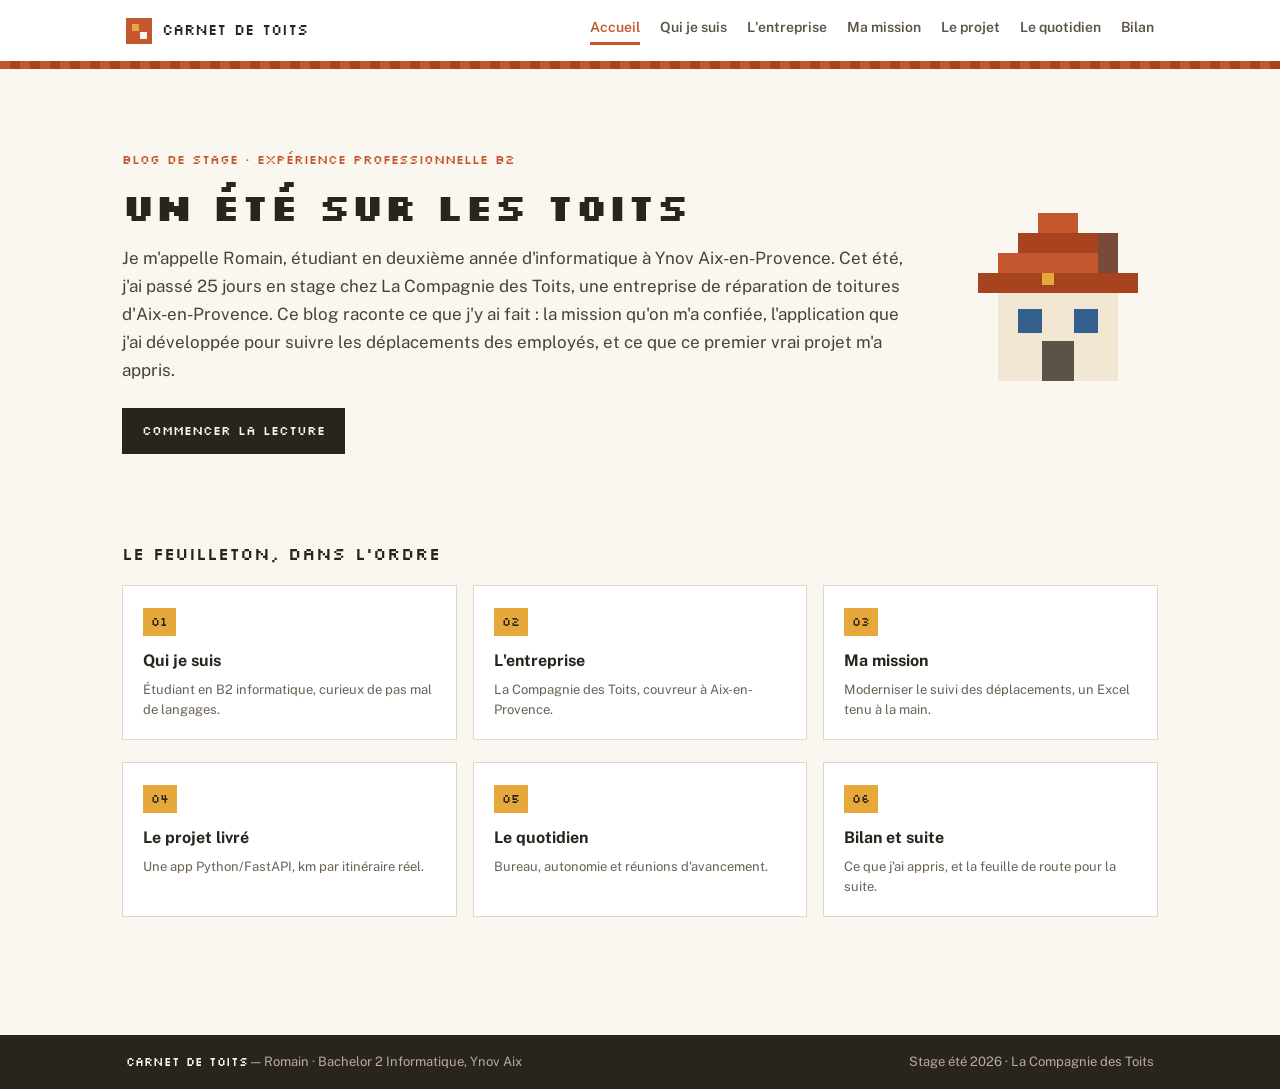
==== index.html @ 16f00f66 "création du blog Carnet de toits : charte Direction A et 6 articles" ====
<!DOCTYPE html>
<html lang="fr">
<head>
<meta charset="utf-8">
<meta name="viewport" content="width=device-width, initial-scale=1">
<title>Carnet de toits — le blog de mon stage chez La Compagnie des Toits</title>
<meta name="description" content="Blog de stage de Romain, étudiant en Bachelor 2 Informatique à Ynov Aix-en-Provence : 25 jours chez La Compagnie des Toits, une application développée, un bilan.">
<link rel="icon" href="data:image/svg+xml,%3Csvg xmlns='http://www.w3.org/2000/svg' viewBox='0 0 26 26'%3E%3Crect width='26' height='26' fill='%23C4572E'/%3E%3Crect x='6' y='6' width='7' height='7' fill='%23E7A83B'/%3E%3Crect x='14' y='14' width='7' height='7' fill='%23FAF7F0'/%3E%3C/svg%3E">
<link rel="preconnect" href="https://fonts.googleapis.com">
<link rel="preconnect" href="https://fonts.gstatic.com" crossorigin>
<link href="https://fonts.googleapis.com/css2?family=Silkscreen:wght@400;700&family=Public+Sans:ital,wght@0,400;0,600;0,700;1,400&family=JetBrains+Mono:wght@400;600&display=swap" rel="stylesheet">
<link rel="stylesheet" href="style.css">
</head>
<body>

<header class="site-header">
  <div class="inner">
    <a class="brand" href="index.html"><span class="logo"></span>Carnet de toits</a>
    <nav class="site-nav" aria-label="Navigation principale">
      <a href="index.html" aria-current="page">Accueil</a>
      <a href="qui-je-suis.html">Qui je suis</a>
      <a href="entreprise.html">L'entreprise</a>
      <a href="mission.html">Ma mission</a>
      <a href="projet.html">Le projet</a>
      <a href="quotidien.html">Le quotidien</a>
      <a href="bilan.html">Bilan</a>
    </nav>
  </div>
</header>
<div class="roofline"></div>

<main>
  <section class="hero">
    <div class="hero-text">
      <div class="surtitre">BLOG DE STAGE · EXPÉRIENCE PROFESSIONNELLE B2</div>
      <h1>Un été sur les toits</h1>
      <p class="lead">Je m'appelle Romain, étudiant en deuxième année d'informatique à Ynov
      Aix-en-Provence. Cet été, j'ai passé 25 jours en stage chez La Compagnie des Toits,
      une entreprise de réparation de toitures d'Aix-en-Provence. Ce blog raconte ce que
      j'y ai fait : la mission qu'on m'a confiée, l'application que j'ai développée pour
      suivre les déplacements des employés, et ce que ce premier vrai projet m'a appris.</p>
      <a class="btn-primary" href="qui-je-suis.html">Commencer la lecture</a>
    </div>
    <div class="pixel-house" aria-hidden="true">
      <svg width="200" height="168" viewBox="0 0 200 168" shape-rendering="crispEdges" role="img" aria-label="Maison en pixel art">
        <rect x="80" y="0" width="40" height="20" fill="#C4572E"></rect>
        <rect x="60" y="20" width="80" height="20" fill="#A8431F"></rect>
        <rect x="40" y="40" width="120" height="20" fill="#C4572E"></rect>
        <rect x="20" y="60" width="160" height="20" fill="#A8431F"></rect>
        <rect x="140" y="20" width="20" height="40" fill="#7A4A38"></rect>
        <rect x="40" y="80" width="120" height="88" fill="#F1E7D3"></rect>
        <rect x="60" y="96" width="24" height="24" fill="#33608C"></rect>
        <rect x="116" y="96" width="24" height="24" fill="#33608C"></rect>
        <rect x="84" y="128" width="32" height="40" fill="#5B5348"></rect>
        <rect x="84" y="60" width="12" height="12" fill="#E7A83B"></rect>
      </svg>
    </div>
  </section>

  <h2>Le feuilleton, dans l'ordre</h2>
  <ul class="cards">
    <li class="card"><a href="qui-je-suis.html">
      <span class="badge">01</span>
      <div class="card-title">Qui je suis</div>
      <p>Étudiant en B2 informatique, curieux de pas mal de langages.</p>
    </a></li>
    <li class="card"><a href="entreprise.html">
      <span class="badge">02</span>
      <div class="card-title">L'entreprise</div>
      <p>La Compagnie des Toits, couvreur à Aix-en-Provence.</p>
    </a></li>
    <li class="card"><a href="mission.html">
      <span class="badge">03</span>
      <div class="card-title">Ma mission</div>
      <p>Moderniser le suivi des déplacements, un Excel tenu à la main.</p>
    </a></li>
    <li class="card"><a href="projet.html">
      <span class="badge">04</span>
      <div class="card-title">Le projet livré</div>
      <p>Une app Python/FastAPI, km par itinéraire réel.</p>
    </a></li>
    <li class="card"><a href="quotidien.html">
      <span class="badge">05</span>
      <div class="card-title">Le quotidien</div>
      <p>Bureau, autonomie et réunions d'avancement.</p>
    </a></li>
    <li class="card"><a href="bilan.html">
      <span class="badge">06</span>
      <div class="card-title">Bilan et suite</div>
      <p>Ce que j'ai appris, et la feuille de route pour la suite.</p>
    </a></li>
  </ul>
</main>

<footer class="site-footer">
  <div class="inner">
    <div><span class="name">Carnet de toits</span> — Romain · Bachelor 2 Informatique, Ynov Aix</div>
    <div>Stage été 2026 · La Compagnie des Toits</div>
  </div>
</footer>

</body>
</html>
---- style.css ----
/* ============================================================
   Carnet de toits — blog de stage
   Implémentation de la charte « Direction A » (v1, août 2026)
   Règles globales : coins carrés partout, aucune ombre floue,
   plein = fait, pointillé = prévu.
   ============================================================ */

:root {
  --bg: #FAF7F0;         /* fond de page */
  --card: #FFFFFF;       /* fond des cartes */
  --ink: #29241D;        /* texte principal, footer, encadrés techniques */
  --terra: #C4572E;      /* accent principal */
  --terra-dark: #A8431F; /* tuile sombre de la frise */
  --sun: #E7A83B;        /* badges numéro, ombre pixel au survol */
  --blue: #33608C;       /* liens, tout ce qui est « prévu » */
  --muted: #6B6155;      /* texte secondaire */
  --line: #DED7CB;       /* bordures et séparateurs */
  --cream: #FAF7F0;
  --facade: #F1E7D3;

  --font-display: 'Silkscreen', monospace;
  --font-body: 'Public Sans', system-ui, sans-serif;
  --font-mono: 'JetBrains Mono', monospace;
}

* { box-sizing: border-box; border-radius: 0; }

body {
  margin: 0;
  background: var(--bg);
  color: var(--ink);
  font-family: var(--font-body);
  font-size: 1.0625rem;
  line-height: 1.65;
}

a { color: var(--blue); text-decoration: underline; }
a:hover { color: var(--terra); }

:focus-visible { outline: 3px solid var(--terra); outline-offset: 2px; }

/* ---------- header + frise de tuiles ---------- */

.site-header { background: var(--card); }

.site-header .inner {
  max-width: 1100px;
  margin: 0 auto;
  padding: 16px 36px;
  display: flex;
  flex-wrap: wrap;
  align-items: center;
  justify-content: space-between;
  gap: 10px 24px;
}

.brand {
  display: flex;
  align-items: center;
  gap: 10px;
  text-decoration: none;
  color: var(--ink);
  font-family: var(--font-display);
  font-size: 15px;
}

.brand .logo {
  width: 26px; height: 26px;
  background: var(--terra);
  position: relative;
  flex-shrink: 0;
}
.brand .logo::before {
  content: ""; position: absolute; left: 6px; top: 6px;
  width: 7px; height: 7px; background: var(--sun);
}
.brand .logo::after {
  content: ""; position: absolute; right: 5px; bottom: 5px;
  width: 7px; height: 7px; background: var(--cream);
}

.site-nav { display: flex; flex-wrap: wrap; gap: 4px 20px; }

.site-nav a {
  font-weight: 600;
  font-size: 14px;
  color: #5B5348;
  text-decoration: none;
  padding-bottom: 3px;
  border-bottom: 3px solid transparent;
}
.site-nav a:hover { color: var(--terra); }
.site-nav a[aria-current="page"] {
  color: var(--terra);
  border-bottom-color: var(--terra);
}

.roofline {
  height: 8px;
  background: repeating-linear-gradient(90deg, var(--terra) 0 10px, var(--terra-dark) 10px 20px);
}

/* ---------- structure ---------- */

main {
  max-width: 1100px;
  margin: 0 auto;
  padding: 40px 32px 72px;
}

article.post { max-width: 760px; margin: 0 auto; }

h1 {
  font-family: var(--font-display);
  font-weight: 700;
  font-size: 1.875rem;
  line-height: 1.3;
  margin: 14px 0 18px;
}

h2 {
  font-family: var(--font-display);
  font-weight: 400;
  font-size: 1.125rem;
  line-height: 1.3;
  margin: 40px 0 12px;
}

p { margin: 0 0 16px; }
ul, ol { margin: 0 0 16px; padding-left: 22px; }
li { margin-bottom: 6px; }

.lead { font-size: 1.0625rem; color: #4A4238; }
.small, .meta { font-size: 0.8125rem; color: var(--muted); }

/* ---------- badges ---------- */

.badge {
  font-family: var(--font-display);
  font-size: 12px;
  padding: 4px 8px;
  display: inline-block;
  background: var(--sun);
  color: var(--ink);
}
.badge.fait { font-size: 11px; background: var(--terra); color: #FFFFFF; }
.badge.prevu, .badge.mission { font-size: 11px; background: var(--blue); color: #FFFFFF; }

/* ---------- hero de l'accueil ---------- */

.hero {
  display: flex;
  align-items: center;
  gap: 48px;
  padding: 40px 0 48px;
}

.hero-text { flex: 1 1 420px; }

.hero .surtitre {
  font-family: var(--font-display);
  font-size: 13px;
  color: var(--terra);
  margin-bottom: 12px;
}

.hero h1 { font-size: 2.375rem; line-height: 1.25; margin: 0 0 14px; }

.hero .pixel-house { flex-shrink: 0; }

.btn-primary {
  display: inline-block;
  background: var(--ink);
  color: var(--cream);
  font-family: var(--font-display);
  font-size: 13px;
  text-decoration: none;
  padding: 12px 20px;
  margin-top: 8px;
}
.btn-primary:hover { background: var(--terra); color: #FFFFFF; }

/* ---------- sommaire : cartes d'articles ---------- */

.cards {
  list-style: none;
  padding: 0;
  margin: 20px 0 0;
  display: grid;
  grid-template-columns: repeat(3, 1fr);
  gap: 16px;
}

.card { background: var(--card); border: 1px solid var(--line); }
.card:hover { border-color: var(--terra); box-shadow: 4px 4px 0 var(--sun); }

.card a {
  display: block;
  padding: 20px;
  text-decoration: none;
  color: inherit;
  height: 100%;
}

.card .badge { margin-bottom: 12px; }
.card h2, .card .card-title {
  font-family: var(--font-body);
  font-weight: 700;
  font-size: 16px;
  margin: 0 0 6px;
  color: var(--ink);
}
.card p { font-size: 13px; line-height: 1.5; color: var(--muted); margin: 0; }

/* ---------- fil d'ariane + tête d'article ---------- */

.crumb {
  font-size: 14px;
  margin-bottom: 24px;
}
.crumb a { color: var(--muted); text-decoration: none; }
.crumb a:hover { color: var(--terra); }

/* ---------- encadré technique ---------- */

.tech {
  background: var(--ink);
  color: #E8E1D4;
  padding: 16px 20px;
  font-family: var(--font-mono);
  font-size: 13px;
  line-height: 1.7;
  margin: 20px 0;
  overflow-x: auto;
}
.tech .t-title { color: var(--sun); margin-bottom: 6px; }
.tech .t-note { color: #9AB8D6; }

/* ---------- bloc fait / prévu ---------- */

.fp-grid {
  display: grid;
  grid-template-columns: 1fr 1fr;
  gap: 16px;
  margin: 24px 0;
}

.bloc-fait {
  background: var(--card);
  border: 1px solid var(--line);
  border-top: 6px solid var(--terra);
  padding: 18px 20px;
}

.bloc-prevu {
  background: transparent;
  border: 2px dashed var(--blue);
  padding: 18px 20px;
}
.bloc-prevu .bloc-title { color: var(--blue); }

.bloc-fait .badge, .bloc-prevu .badge { margin-bottom: 10px; }

.bloc-title {
  font-weight: 700;
  font-size: 16px;
  margin: 0 0 8px;
}

.bloc-fait ul, .bloc-prevu ul { margin: 0; font-size: 14px; line-height: 1.7; }

/* feuille de route : cartes missions (tout est « prévu ») */
.missions {
  display: grid;
  grid-template-columns: 1fr 1fr;
  gap: 16px;
  margin: 20px 0;
}
.missions .bloc-prevu p { font-size: 14px; margin: 0; }

/* ---------- navigation précédent / suivant ---------- */

.post-nav {
  max-width: 760px;
  margin: 48px auto 0;
  display: flex;
  justify-content: space-between;
  gap: 16px;
}

.post-nav a {
  flex: 1;
  text-decoration: none;
  padding: 14px 18px;
}

.post-nav .prev {
  background: var(--card);
  border: 1px solid var(--line);
  color: var(--ink);
}
.post-nav .prev:hover { border-color: var(--terra); box-shadow: 4px 4px 0 var(--sun); }

.post-nav .next {
  background: var(--ink);
  text-align: right;
}
.post-nav .next:hover { background: var(--terra); }

.post-nav .label {
  font-family: var(--font-display);
  font-size: 10px;
  color: var(--muted);
  margin-bottom: 4px;
}
.post-nav .next .label { color: var(--sun); }
.post-nav .title { font-weight: 700; font-size: 14px; }
.post-nav .next .title { color: var(--cream); }
.post-nav .spacer { flex: 1; visibility: hidden; }

/* ---------- footer ---------- */

.site-footer { background: var(--ink); color: #B8AD9D; margin-top: 40px; }

.site-footer .inner {
  max-width: 1100px;
  margin: 0 auto;
  padding: 16px 36px;
  display: flex;
  flex-wrap: wrap;
  justify-content: space-between;
  gap: 8px 24px;
  font-size: 13px;
}

.site-footer .name { font-family: var(--font-display); color: var(--cream); font-size: 12px; }
.site-footer a { color: #B8AD9D; }
.site-footer a:hover { color: var(--cream); }

/* ---------- responsive ---------- */

@media (max-width: 900px) {
  .hero { flex-wrap: wrap; gap: 28px; }
  .hero .pixel-house { margin: 0 auto; }
}

@media (max-width: 720px) {
  main { padding: 28px 16px 56px; }
  .site-header .inner, .site-footer .inner { padding-left: 16px; padding-right: 16px; }
  .cards { grid-template-columns: 1fr; }
  .missions { grid-template-columns: 1fr; }
  .hero h1 { font-size: 1.875rem; }
}

@media (max-width: 640px) {
  .fp-grid { grid-template-columns: 1fr; } /* « fait » reste en premier */
  .post-nav { flex-direction: column; }
  .post-nav .spacer { display: none; }
}
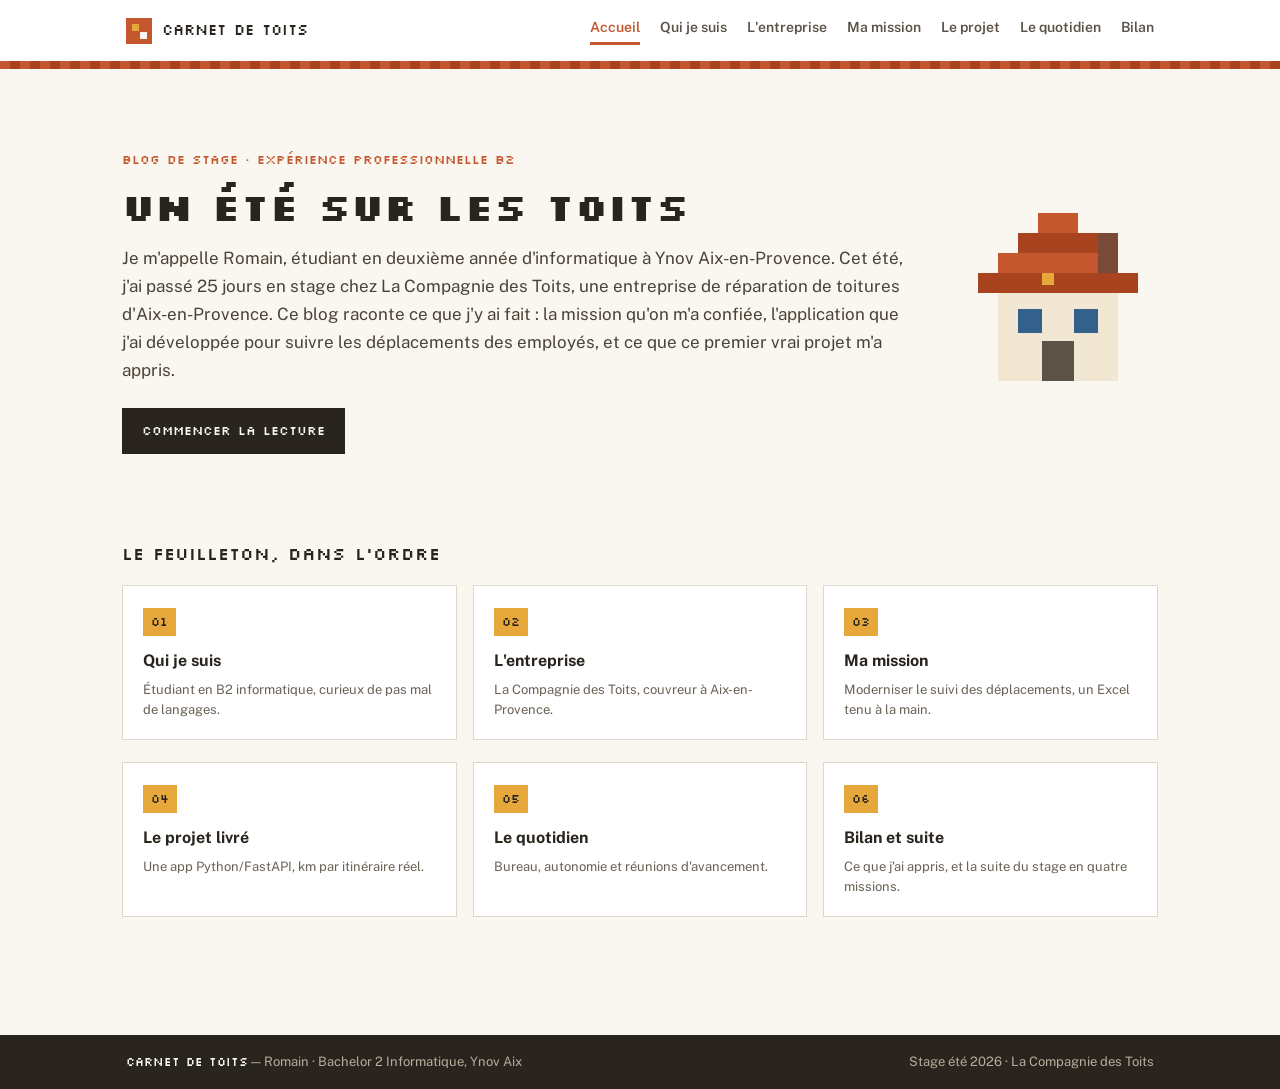
==== commit ca657f1f: "bilan : missions de la suite du stage en cours, retrait des liens vers le code" ====
--- a/index.html
+++ b/index.html
@@ -6,9 +6,7 @@
 <title>Carnet de toits — le blog de mon stage chez La Compagnie des Toits</title>
 <meta name="description" content="Blog de stage de Romain, étudiant en Bachelor 2 Informatique à Ynov Aix-en-Provence : 25 jours chez La Compagnie des Toits, une application développée, un bilan.">
 <link rel="icon" href="data:image/svg+xml,%3Csvg xmlns='http://www.w3.org/2000/svg' viewBox='0 0 26 26'%3E%3Crect width='26' height='26' fill='%23C4572E'/%3E%3Crect x='6' y='6' width='7' height='7' fill='%23E7A83B'/%3E%3Crect x='14' y='14' width='7' height='7' fill='%23FAF7F0'/%3E%3C/svg%3E">
-<link rel="preconnect" href="https://fonts.googleapis.com">
-<link rel="preconnect" href="https://fonts.gstatic.com" crossorigin>
-<link href="https://fonts.googleapis.com/css2?family=Silkscreen:wght@400;700&family=Public+Sans:ital,wght@0,400;0,600;0,700;1,400&family=JetBrains+Mono:wght@400;600&display=swap" rel="stylesheet">
+<link rel="stylesheet" href="fonts/fonts.css">
 <link rel="stylesheet" href="style.css">
 </head>
 <body>
@@ -87,7 +85,7 @@
     <li class="card"><a href="bilan.html">
       <span class="badge">06</span>
       <div class="card-title">Bilan et suite</div>
-      <p>Ce que j'ai appris, et la feuille de route pour la suite.</p>
+      <p>Ce que j'ai appris, et la suite du stage en quatre missions.</p>
     </a></li>
   </ul>
 </main>
--- a/fonts/fonts.css
+++ b/fonts/fonts.css
@@ -0,0 +1,8 @@
+@font-face { font-family: 'Silkscreen'; font-style: normal; font-weight: 400; font-display: swap; src: url('silkscreen-400.woff2') format('woff2'); }
+@font-face { font-family: 'Silkscreen'; font-style: normal; font-weight: 700; font-display: swap; src: url('silkscreen-700.woff2') format('woff2'); }
+@font-face { font-family: 'Public Sans'; font-style: italic; font-weight: 400; font-display: swap; src: url('public-sans-400-italic.woff2') format('woff2'); }
+@font-face { font-family: 'Public Sans'; font-style: normal; font-weight: 400; font-display: swap; src: url('public-sans-400.woff2') format('woff2'); }
+@font-face { font-family: 'Public Sans'; font-style: normal; font-weight: 600; font-display: swap; src: url('public-sans-600.woff2') format('woff2'); }
+@font-face { font-family: 'Public Sans'; font-style: normal; font-weight: 700; font-display: swap; src: url('public-sans-700.woff2') format('woff2'); }
+@font-face { font-family: 'JetBrains Mono'; font-style: normal; font-weight: 400; font-display: swap; src: url('jetbrains-mono-400.woff2') format('woff2'); }
+@font-face { font-family: 'JetBrains Mono'; font-style: normal; font-weight: 600; font-display: swap; src: url('jetbrains-mono-600.woff2') format('woff2'); }
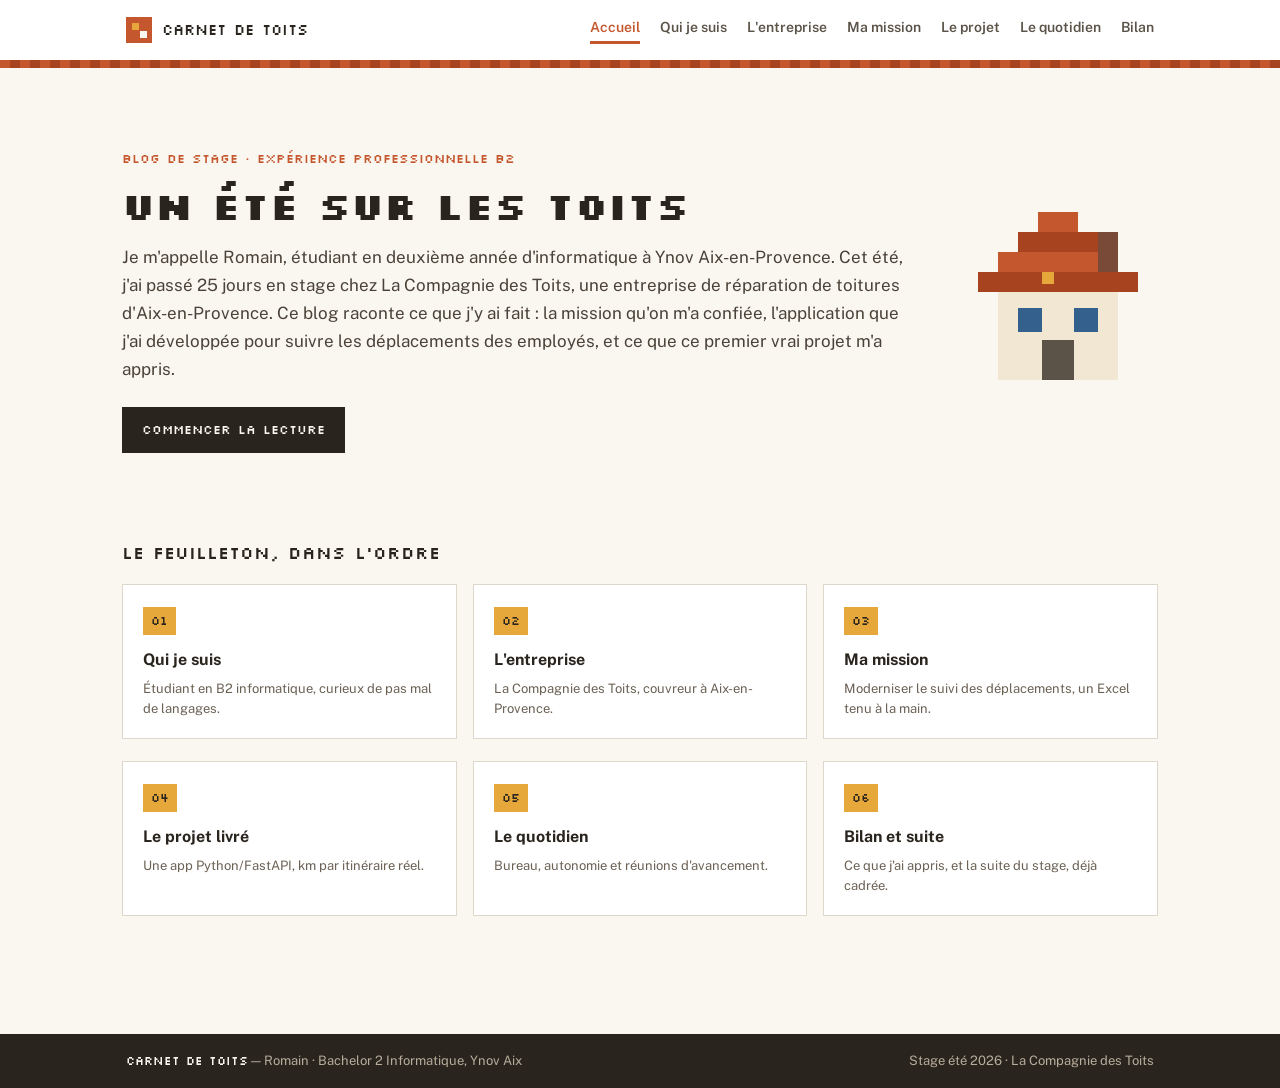
==== commit f21f733c: "bilan : v1 détaillée, suite ramenée à deux missions" ====
--- a/index.html
+++ b/index.html
@@ -85,7 +85,7 @@
     <li class="card"><a href="bilan.html">
       <span class="badge">06</span>
       <div class="card-title">Bilan et suite</div>
-      <p>Ce que j'ai appris, et la suite du stage en quatre missions.</p>
+      <p>Ce que j'ai appris, et la suite du stage, déjà cadrée.</p>
     </a></li>
   </ul>
 </main>
--- a/style.css
+++ b/style.css
@@ -82,18 +82,27 @@
 .site-nav { display: flex; flex-wrap: wrap; gap: 4px 20px; }
 
 .site-nav a {
+  position: relative;
   font-weight: 600;
   font-size: 14px;
   color: #5B5348;
   text-decoration: none;
-  padding-bottom: 3px;
-  border-bottom: 3px solid transparent;
+  padding-bottom: 5px;
+}
+.site-nav a::after {
+  content: "";
+  position: absolute;
+  left: 0; right: 0; bottom: 0;
+  height: 3px;
+  background: var(--terra);
+  transform: scaleX(0);
+  transform-origin: left;
+  transition: transform 220ms ease;
 }
 .site-nav a:hover { color: var(--terra); }
-.site-nav a[aria-current="page"] {
-  color: var(--terra);
-  border-bottom-color: var(--terra);
-}
+.site-nav a:hover::after,
+.site-nav a[aria-current="page"]::after { transform: scaleX(1); }
+.site-nav a[aria-current="page"] { color: var(--terra); }
 
 .roofline {
   height: 8px;
@@ -357,3 +366,7 @@
   .post-nav { flex-direction: column; }
   .post-nav .spacer { display: none; }
 }
+
+@media (prefers-reduced-motion: reduce) {
+  .site-nav a::after { transition: none; }
+}
